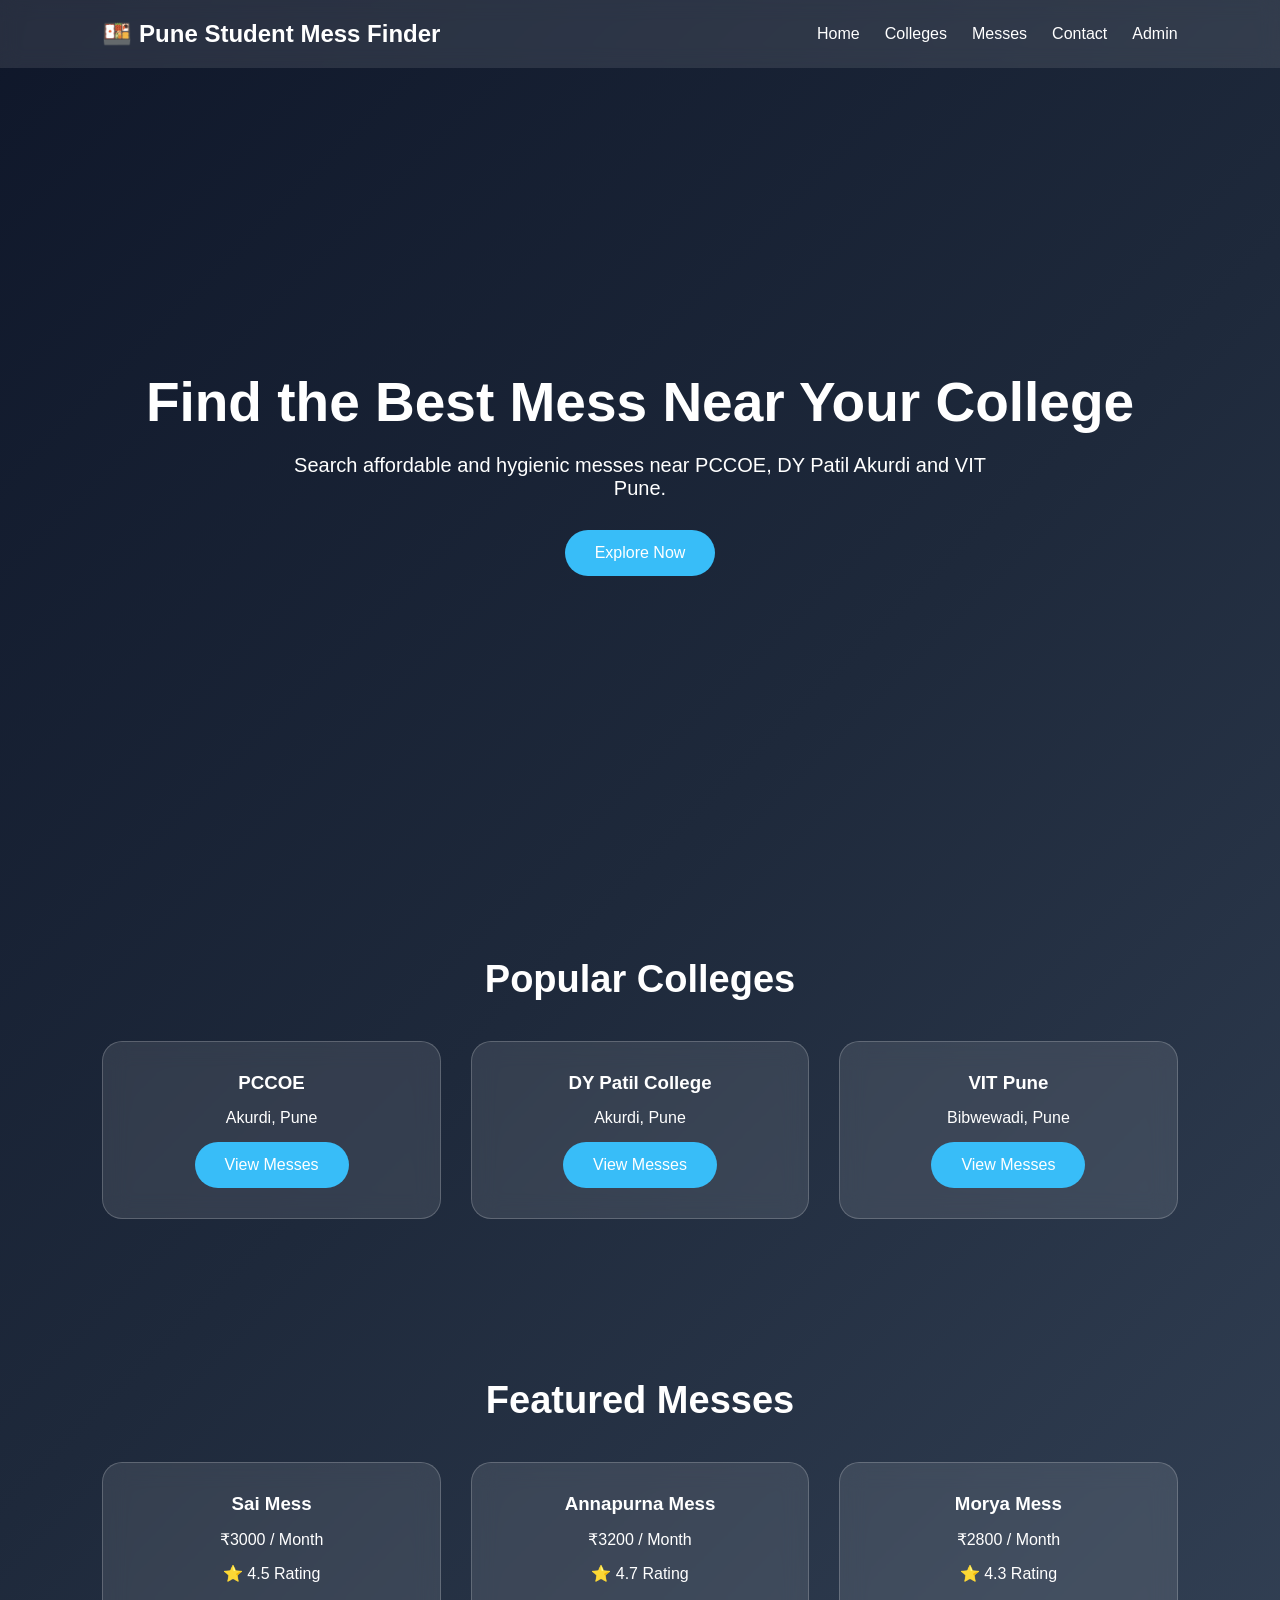
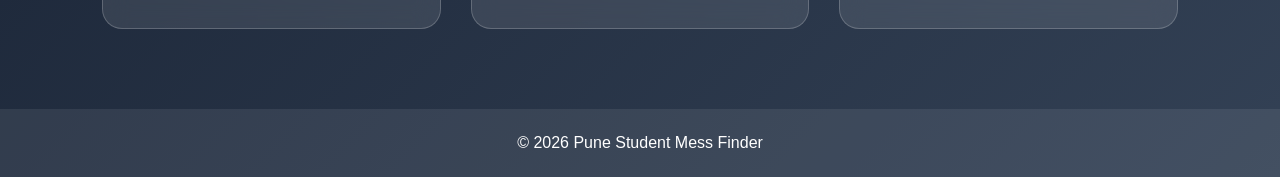
==== index.html @ b5dfd486 "Add files via upload" ====
<!DOCTYPE html>
<html lang="en">
<head>
<meta charset="UTF-8">
<meta name="viewport" content="width=device-width, initial-scale=1.0">
<title>Pune Student Mess Finder</title>
<link rel="stylesheet" href="style.css">
</head>

<body>

<!-- Navbar -->
<nav>
    <div class="logo">🍱 Pune Student Mess Finder</div>

    <ul>
    <li><a href="#">Home</a></li>
    <li><a href="#colleges">Colleges</a></li>
    <li><a href="#messes">Messes</a></li>
    <li><a href="contact.html">Contact</a></li>
    <li><a href="login.html">Admin</a></li>
</ul>
</nav>

<!-- Hero Section -->
<section class="hero">

    <h1>Find the Best Mess Near Your College</h1>

    <p>
        Search affordable and hygienic messes near
        PCCOE, DY Patil Akurdi and VIT Pune.
    </p>

    <a href="#colleges" class="btn">
        Explore Now
    </a>

</section>

<!-- Colleges Section -->
<section id="colleges">

    <h2>Popular Colleges</h2>

    <div class="college-container">

        <div class="college-card">
            <h3>PCCOE</h3>
            <p>Akurdi, Pune</p>

            <a href="messes.html" class="btn">
                View Messes
            </a>
        </div>

        <div class="college-card">
            <h3>DY Patil College</h3>
            <p>Akurdi, Pune</p>

            <a href="messes.html" class="btn">
                View Messes
            </a>
        </div>

        <div class="college-card">
            <h3>VIT Pune</h3>
            <p>Bibwewadi, Pune</p>

            <a href="messes.html" class="btn">
                View Messes
            </a>
        </div>

    </div>

</section>

<!-- Featured Messes -->
<section id="messes">

    <h2>Featured Messes</h2>

    <div class="college-container">

        <div class="college-card">
            <h3>Sai Mess</h3>
            <p>₹3000 / Month</p>
            <p>⭐ 4.5 Rating</p>
        </div>

        <div class="college-card">
            <h3>Annapurna Mess</h3>
            <p>₹3200 / Month</p>
            <p>⭐ 4.7 Rating</p>
        </div>

        <div class="college-card">
            <h3>Morya Mess</h3>
            <p>₹2800 / Month</p>
            <p>⭐ 4.3 Rating</p>
        </div>

    </div>

</section>

<!-- Footer -->
<footer id="contact">
    <p>© 2026 Pune Student Mess Finder</p>
</footer>

</body>
</html>
---- style.css ----
*{
    margin:0;
    padding:0;
    box-sizing:border-box;
    font-family:'Segoe UI',sans-serif;
}

body{
    background:linear-gradient(135deg,#0f172a,#1e293b,#334155);
    color:white;
}

/* Navbar */
nav{
    display:flex;
    justify-content:space-between;
    align-items:center;
    padding:20px 8%;
    background:rgba(255,255,255,0.1);
    backdrop-filter:blur(10px);
    position:sticky;
    top:0;
}

.logo{
    font-size:24px;
    font-weight:bold;
}

nav ul{
    display:flex;
    list-style:none;
}

nav ul li{
    margin-left:25px;
}

nav ul li a{
    text-decoration:none;
    color:white;
    font-weight:500;
}

nav ul li a:hover{
    color:#38bdf8;
}

/* Hero Section */
.hero{
    height:90vh;
    display:flex;
    flex-direction:column;
    justify-content:center;
    align-items:center;
    text-align:center;
    padding:20px;
}

.hero h1{
    font-size:55px;
    margin-bottom:20px;
}

.hero p{
    font-size:20px;
    max-width:700px;
    margin-bottom:30px;
}

/* Button */
.btn{
    background:#38bdf8;
    color:white;
    text-decoration:none;
    padding:14px 30px;
    border-radius:30px;
    display:inline-block;
}

.btn:hover{
    background:#0ea5e9;
}

/* Sections */
section{
    padding:80px 8%;
}

section h2{
    text-align:center;
    margin-bottom:40px;
    font-size:38px;
}

/* Cards */
.college-container{
    display:grid;
    grid-template-columns:repeat(auto-fit,minmax(280px,1fr));
    gap:30px;
}

.college-card{
    background:rgba(255,255,255,0.1);
    border-radius:20px;
    padding:30px;
    text-align:center;
    backdrop-filter:blur(12px);
    border:1px solid rgba(255,255,255,0.2);
}

.college-card:hover{
    transform:translateY(-10px);
    transition:0.3s;
}

.college-card h3{
    margin-bottom:15px;
}

.college-card p{
    margin-bottom:15px;
}

/* Images */
img{
    width:100%;
    height:200px;
    object-fit:cover;
    border-radius:15px;
    margin-bottom:15px;
}

/* Veg Badge */
.veg{
    background:#16a34a;
    padding:6px 12px;
    border-radius:20px;
    display:inline-block;
    margin-bottom:10px;
}

/* Non Veg Badge */
.nonveg{
    background:#dc2626;
    padding:6px 12px;
    border-radius:20px;
    display:inline-block;
    margin-bottom:10px;
}

/* Search */
.search-box{
    text-align:center;
    margin-bottom:30px;
}

.search-box input{
    width:80%;
    max-width:500px;
    padding:15px;
    border:none;
    border-radius:30px;
}

/* Filter Buttons */
.filter-buttons{
    text-align:center;
    margin-bottom:30px;
}

.filter-buttons button{
    padding:10px 20px;
    margin:5px;
    border:none;
    border-radius:20px;
    cursor:pointer;
}

/* Footer */
footer{
    text-align:center;
    padding:25px;
    background:rgba(255,255,255,0.08);
}

/* Mobile */
@media(max-width:768px){

    nav{
        flex-direction:column;
    }

    nav ul{
        margin-top:15px;
        flex-wrap:wrap;
        justify-content:center;
    }

    .hero h1{
        font-size:38px;
    }

    .hero p{
        font-size:16px;
    }
}
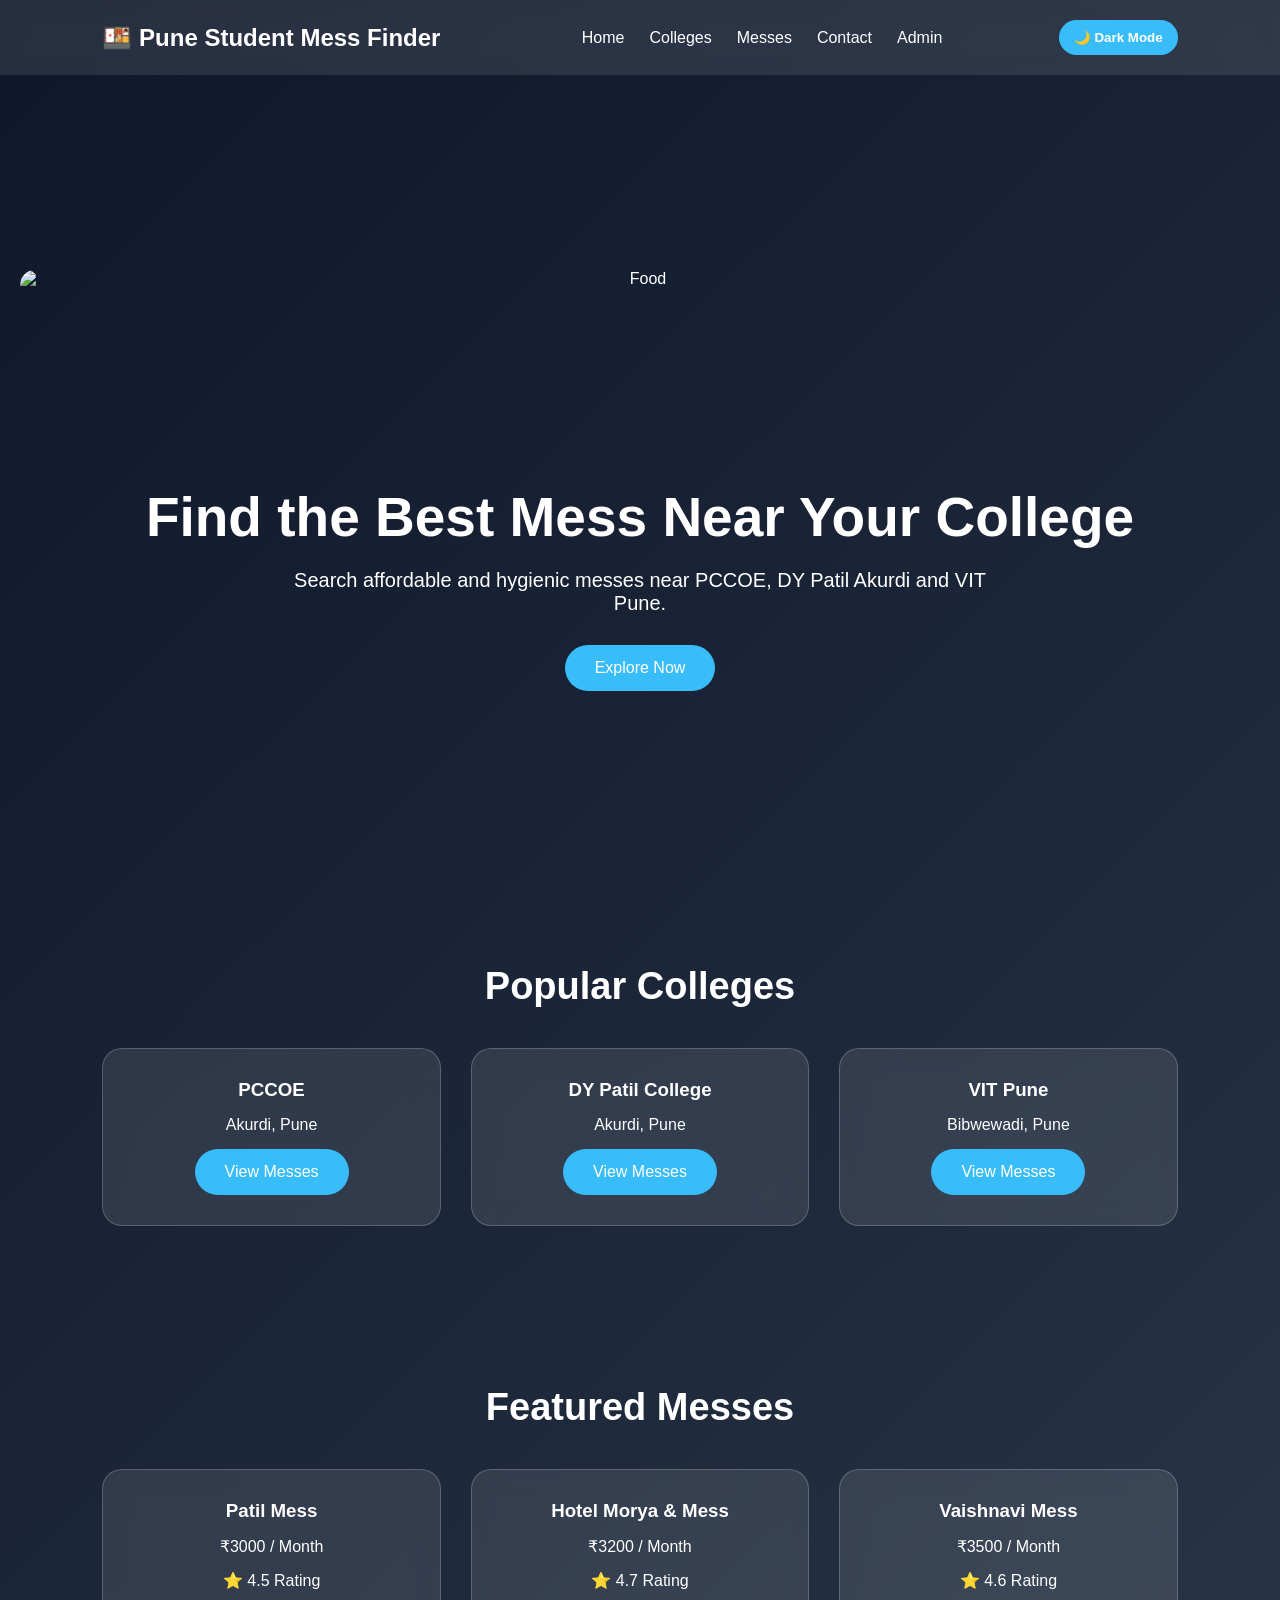
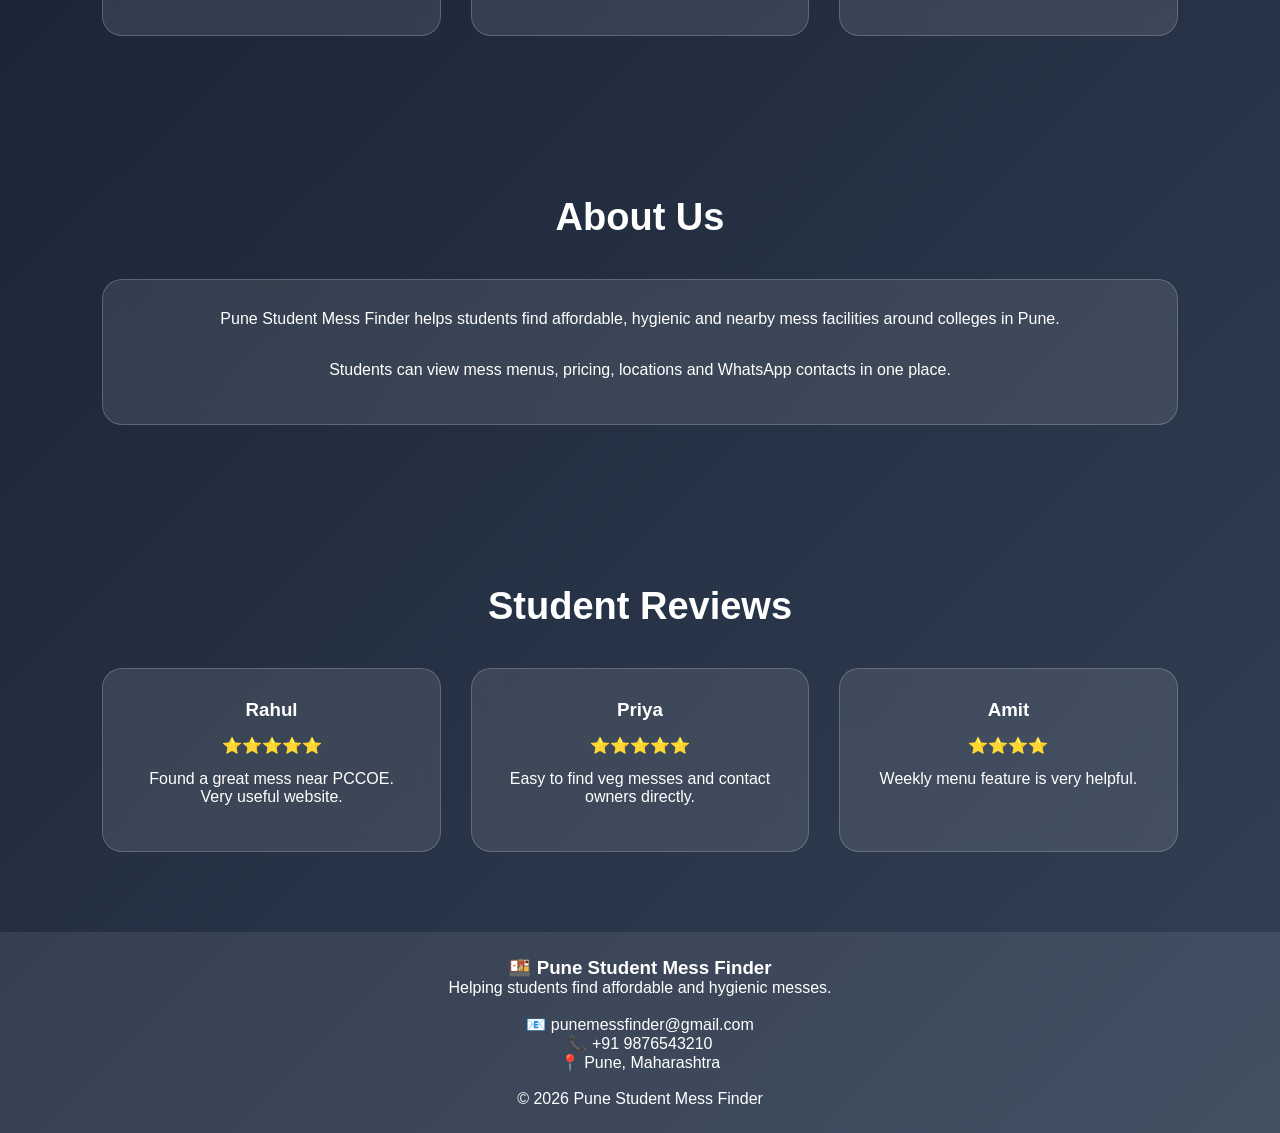
==== commit 4132e0e7: "Add files via upload" ====
--- a/index.html
+++ b/index.html
@@ -14,16 +14,23 @@
     <div class="logo">🍱 Pune Student Mess Finder</div>
 
     <ul>
-    <li><a href="#">Home</a></li>
-    <li><a href="#colleges">Colleges</a></li>
-    <li><a href="#messes">Messes</a></li>
-    <li><a href="contact.html">Contact</a></li>
-    <li><a href="login.html">Admin</a></li>
-</ul>
+        <li><a href="#">Home</a></li>
+        <li><a href="#colleges">Colleges</a></li>
+        <li><a href="#messes">Messes</a></li>
+        <li><a href="contact.html">Contact</a></li>
+        <li><a href="login.html">Admin</a></li>
+    </ul>
+
+     <button id="themeBtn" onclick="toggleTheme()">
+        🌙 Dark Mode
+    </button>
 </nav>
 
 <!-- Hero Section -->
 <section class="hero">
+
+    <img src="https://images.unsplash.com/photo-1504674900247-0877df9cc836?w=1200"
+    class="hero-img" alt="Food">
 
     <h1>Find the Best Mess Near Your College</h1>
 
@@ -84,21 +91,81 @@
     <div class="college-container">
 
         <div class="college-card">
-            <h3>Sai Mess</h3>
+            <h3>Patil Mess</h3>
             <p>₹3000 / Month</p>
             <p>⭐ 4.5 Rating</p>
         </div>
 
         <div class="college-card">
-            <h3>Annapurna Mess</h3>
+            <h3>Hotel Morya & Mess</h3>
             <p>₹3200 / Month</p>
             <p>⭐ 4.7 Rating</p>
         </div>
 
         <div class="college-card">
-            <h3>Morya Mess</h3>
-            <p>₹2800 / Month</p>
-            <p>⭐ 4.3 Rating</p>
+            <h3>Vaishnavi Mess</h3>
+            <p>₹3500 / Month</p>
+            <p>⭐ 4.6 Rating</p>
+        </div>
+
+    </div>
+
+</section>
+
+<!-- About Section -->
+<section id="about">
+
+    <h2>About Us</h2>
+
+    <div class="college-card">
+
+        <p>
+            Pune Student Mess Finder helps students find affordable,
+            hygienic and nearby mess facilities around colleges in Pune.
+        </p>
+
+        <br>
+
+        <p>
+            Students can view mess menus, pricing,
+            locations and WhatsApp contacts in one place.
+        </p>
+
+    </div>
+
+</section>
+
+<!-- Testimonials -->
+<section id="testimonials">
+
+    <h2>Student Reviews</h2>
+
+    <div class="college-container">
+
+        <div class="college-card">
+            <h3>Rahul</h3>
+            <p>⭐⭐⭐⭐⭐</p>
+            <p>
+                Found a great mess near PCCOE.
+                Very useful website.
+            </p>
+        </div>
+
+        <div class="college-card">
+            <h3>Priya</h3>
+            <p>⭐⭐⭐⭐⭐</p>
+            <p>
+                Easy to find veg messes and
+                contact owners directly.
+            </p>
+        </div>
+
+        <div class="college-card">
+            <h3>Amit</h3>
+            <p>⭐⭐⭐⭐</p>
+            <p>
+                Weekly menu feature is very helpful.
+            </p>
         </div>
 
     </div>
@@ -106,9 +173,61 @@
 </section>
 
 <!-- Footer -->
-<footer id="contact">
+<footer>
+
+    <h3>🍱 Pune Student Mess Finder</h3>
+
+    <p>
+        Helping students find affordable and hygienic messes.
+    </p>
+
+    <br>
+
+    <p>📧 punemessfinder@gmail.com</p>
+    <p>📞 +91 9876543210</p>
+    <p>📍 Pune, Maharashtra</p>
+
+    <br>
+
     <p>© 2026 Pune Student Mess Finder</p>
+
 </footer>
+</footer>
+
+<script>
+
+function toggleTheme(){
+
+    document.body.classList.toggle("light-mode");
+
+    let btn = document.getElementById("themeBtn");
+
+    if(document.body.classList.contains("light-mode")){
+        localStorage.setItem("theme","light");
+        btn.innerHTML="☀️ Light Mode";
+    }else{
+        localStorage.setItem("theme","dark");
+        btn.innerHTML="🌙 Dark Mode";
+    }
+}
+
+window.onload = function(){
+
+    let savedTheme = localStorage.getItem("theme");
+
+    if(savedTheme==="light"){
+
+        document.body.classList.add("light-mode");
+
+        let btn = document.getElementById("themeBtn");
+
+        if(btn){
+            btn.innerHTML="☀️ Light Mode";
+        }
+    }
+}
+
+</script>
 
 </body>
-</html>+</html>
--- a/style.css
+++ b/style.css
@@ -204,4 +204,76 @@
     .hero p{
         font-size:16px;
     }
+}
+
+/* Favorite Heart */
+
+.favorite{
+    font-size:28px;
+    cursor:pointer;
+    display:block;
+    margin:10px 0;
+    transition:0.3s;
+}
+
+.favorite:hover{
+    transform:scale(1.2);
+}
+/* =========================
+   Dark / Light Mode
+========================= */
+
+#themeBtn{
+    padding:10px 15px;
+    border:none;
+    border-radius:20px;
+    cursor:pointer;
+    background:#38bdf8;
+    color:white;
+    font-weight:bold;
+}
+
+#themeBtn:hover{
+    background:#0ea5e9;
+}
+
+/* Light Mode */
+
+.light-mode{
+    background:#f4f7fc;
+    color:#111827;
+}
+
+.light-mode nav{
+    background:white;
+}
+
+.light-mode nav ul li a{
+    color:#111827;
+}
+
+.light-mode .college-card{
+    background:white;
+    color:#111827;
+    border:1px solid #ddd;
+}
+
+.light-mode footer{
+    background:#e5e7eb;
+    color:#111827;
+}
+
+.light-mode .btn{
+    background:#2563eb;
+}
+
+.light-mode .logo{
+    color:#111827;
+}
+
+.light-mode h1,
+.light-mode h2,
+.light-mode h3,
+.light-mode p{
+    color:#111827;
 }
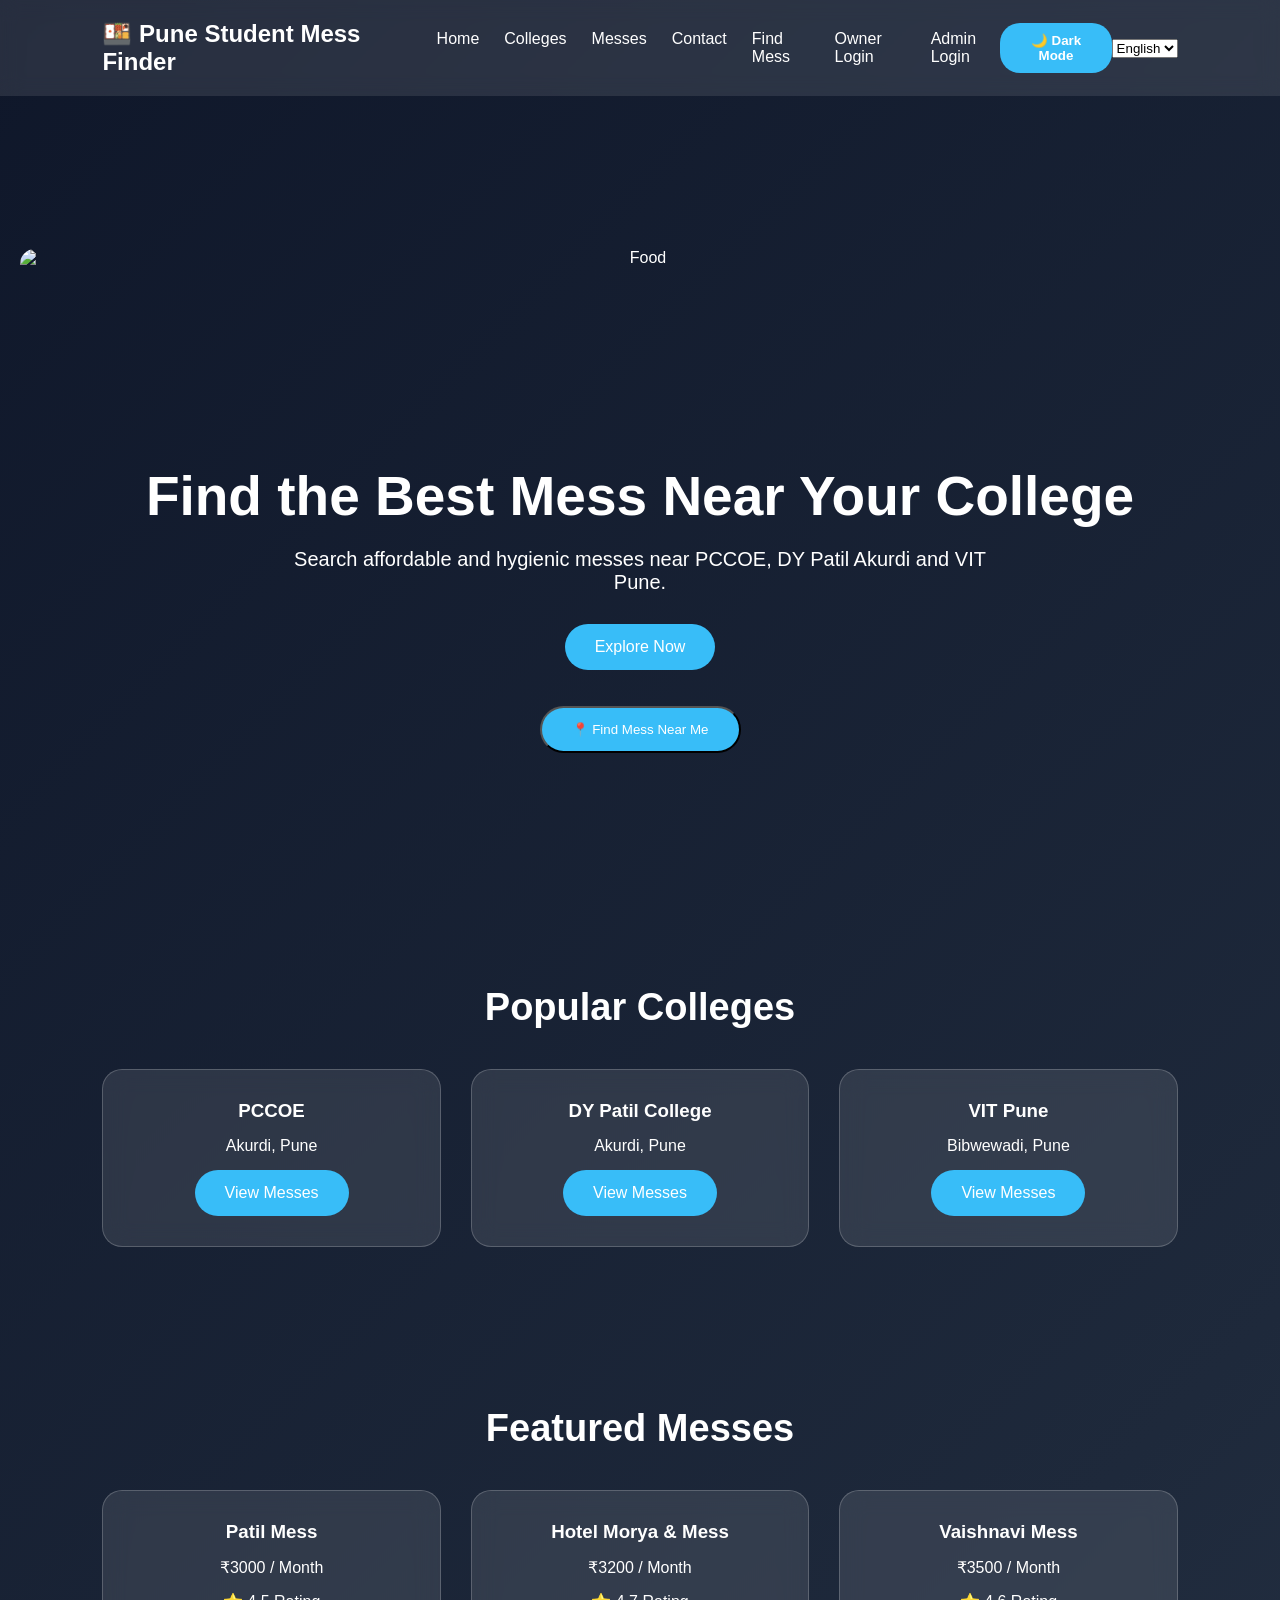
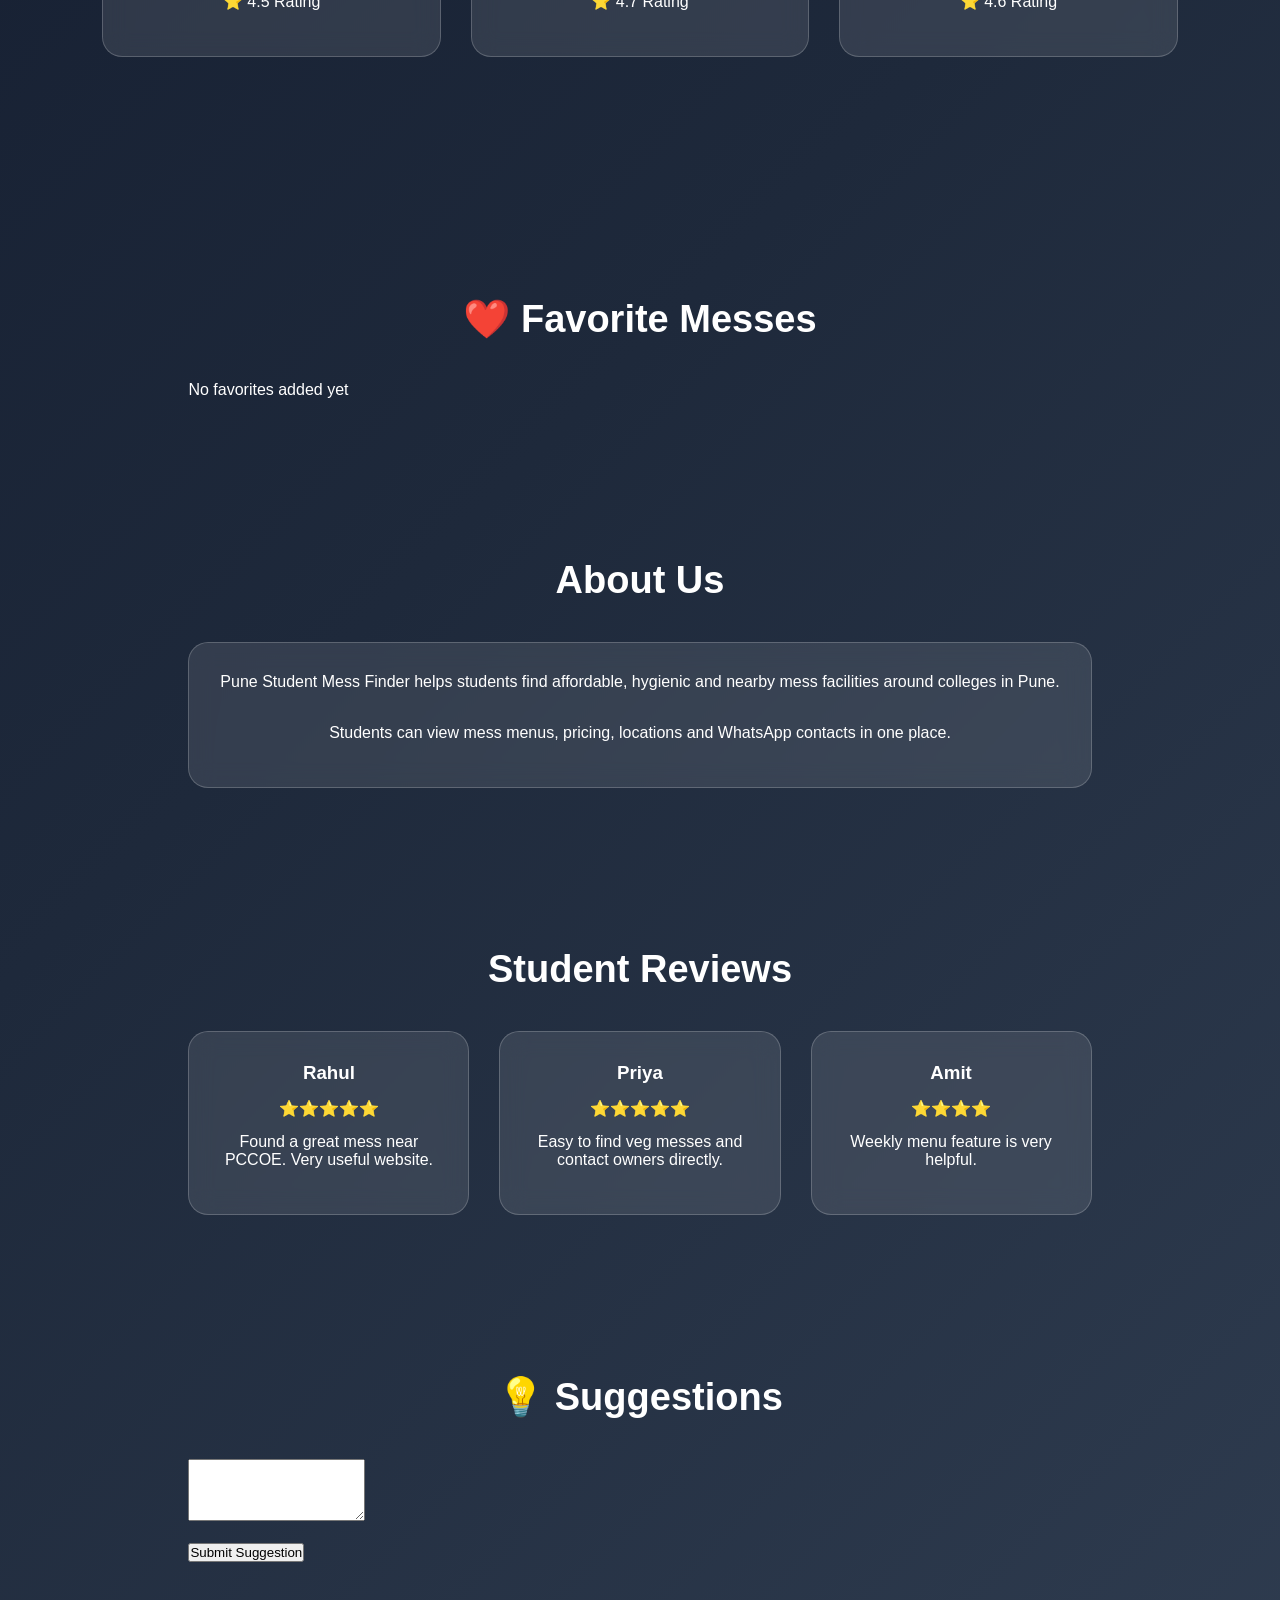
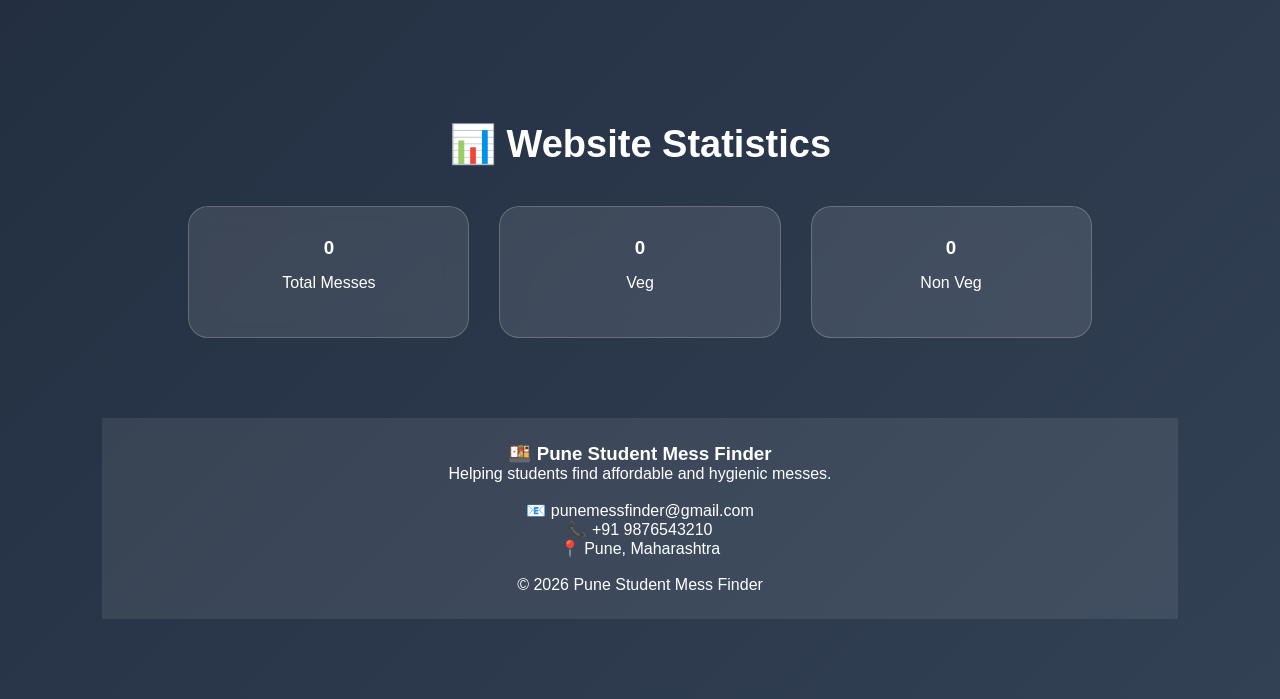
==== commit 9e4983b0: "Add files via upload" ====
--- a/index.html
+++ b/index.html
@@ -18,12 +18,19 @@
         <li><a href="#colleges">Colleges</a></li>
         <li><a href="#messes">Messes</a></li>
         <li><a href="contact.html">Contact</a></li>
-        <li><a href="login.html">Admin</a></li>
+        <li><a href="messes.html">Find Mess</a></li>
+<li><a href="owner-login.html">Owner Login</a></li>
+<li><a href="login.html">Admin Login</a></li>
     </ul>
 
      <button id="themeBtn" onclick="toggleTheme()">
         🌙 Dark Mode
     </button>
+    <select id="language" onchange="changeLanguage()">
+    <option value="en">English</option>
+    <option value="mr">मराठी</option>
+    <option value="hi">हिन्दी</option>
+</select>
 </nav>
 
 <!-- Hero Section -->
@@ -40,8 +47,14 @@
     </p>
 
     <a href="#colleges" class="btn">
-        Explore Now
-    </a>
+    Explore Now
+</a>
+
+<br><br>
+
+<button onclick="findLocation()" class="btn">
+    📍 Find Mess Near Me
+</button>
 
 </section>
 
@@ -113,6 +126,16 @@
 </section>
 
 <!-- About Section -->
+<section id="about">
+<section id="favorites">
+
+    <h2>❤️ Favorite Messes</h2>
+
+    <div id="favoriteList">
+        No favorites added yet
+    </div>
+
+</section>
 <section id="about">
 
     <h2>About Us</h2>
@@ -171,7 +194,47 @@
     </div>
 
 </section>
-
+<section id="suggestion">
+
+    <h2>💡 Suggestions</h2>
+
+    <textarea
+    id="suggestionText"
+    rows="4"
+    placeholder="Give your suggestions">
+    </textarea>
+
+    <br><br>
+
+    <button onclick="saveSuggestion()">
+        Submit Suggestion
+    </button>
+    </section>
+    
+<section>
+
+<h2>📊 Website Statistics</h2>
+
+<div class="college-container">
+
+<div class="college-card">
+<h3 id="totalMesses">0</h3>
+<p>Total Messes</p>
+</div>
+
+<div class="college-card">
+<h3 id="vegMesses">0</h3>
+<p>Veg</p>
+</div>
+
+<div class="college-card">
+<h3 id="nonVegMesses">0</h3>
+<p>Non Veg</p>
+</div>
+
+</div>
+
+</section>
 <!-- Footer -->
 <footer>
 
@@ -191,7 +254,7 @@
 
     <p>© 2026 Pune Student Mess Finder</p>
 
-</footer>
+
 </footer>
 
 <script>
@@ -225,8 +288,132 @@
             btn.innerHTML="☀️ Light Mode";
         }
     }
-}
-
+
+    loadStatistics();
+}
+function findLocation(){
+
+    if(navigator.geolocation){
+
+        navigator.geolocation.getCurrentPosition(
+        function(position){
+
+            localStorage.setItem(
+                "userLat",
+                position.coords.latitude
+            );
+
+            localStorage.setItem(
+                "userLng",
+                position.coords.longitude
+            );
+
+            window.location.href =
+            "messes.html";
+        });
+
+    }else{
+
+        alert("Location not supported");
+
+    }
+}
+function loadStatistics(){
+
+    let messes =
+    JSON.parse(
+    localStorage.getItem("messes")
+    ) || [];
+
+    document.getElementById(
+    "totalMesses"
+    ).innerText = messes.length;
+
+    let veg =
+    messes.filter(
+    mess =>
+    mess.type &&
+    mess.type.toLowerCase().includes("veg") &&
+    !mess.type.toLowerCase().includes("non")
+    ).length;
+
+    let nonVeg =
+    messes.filter(
+    mess =>
+    mess.type &&
+    mess.type.toLowerCase().includes("non")
+    ).length;
+
+    document.getElementById(
+    "vegMesses"
+    ).innerText = veg;
+
+    document.getElementById(
+    "nonVegMesses"
+    ).innerText = nonVeg;
+}
+function saveSuggestion(){
+
+    let suggestion =
+    document.getElementById(
+    "suggestionText"
+    ).value;
+
+    let suggestions =
+    JSON.parse(
+    localStorage.getItem(
+    "suggestions"
+    )) || [];
+
+    suggestions.push(suggestion);
+
+    localStorage.setItem(
+    "suggestions",
+    JSON.stringify(suggestions)
+    );
+
+    alert("Suggestion Submitted");
+
+    document.getElementById(
+    "suggestionText"
+    ).value="";
+}
+function changeLanguage(){
+
+let lang =
+document.getElementById("language").value;
+
+if(lang==="mr"){
+
+document.querySelector(".hero h1").innerText =
+"तुमच्या कॉलेजजवळील सर्वोत्तम मेस शोधा";
+
+document.querySelector(".hero p").innerText =
+"PCCOE, DY Patil आणि VIT Pune जवळील परवडणाऱ्या मेस शोधा";
+
+}
+
+else if(lang==="hi"){
+
+document.querySelector(".hero h1").innerText =
+"अपने कॉलेज के पास सबसे अच्छी मेस खोजें";
+
+document.querySelector(".hero p").innerText =
+"PCCOE, DY Patil और VIT Pune के पास सस्ती मेस खोजें";
+
+}
+
+else{
+
+document.querySelector(".hero h1").innerText =
+"Find the Best Mess Near Your College";
+
+document.querySelector(".hero p").innerText =
+"Search affordable and hygienic messes near PCCOE, DY Patil Akurdi and VIT Pune.";
+
+}
+
+}
 </script>
 
 </body>
